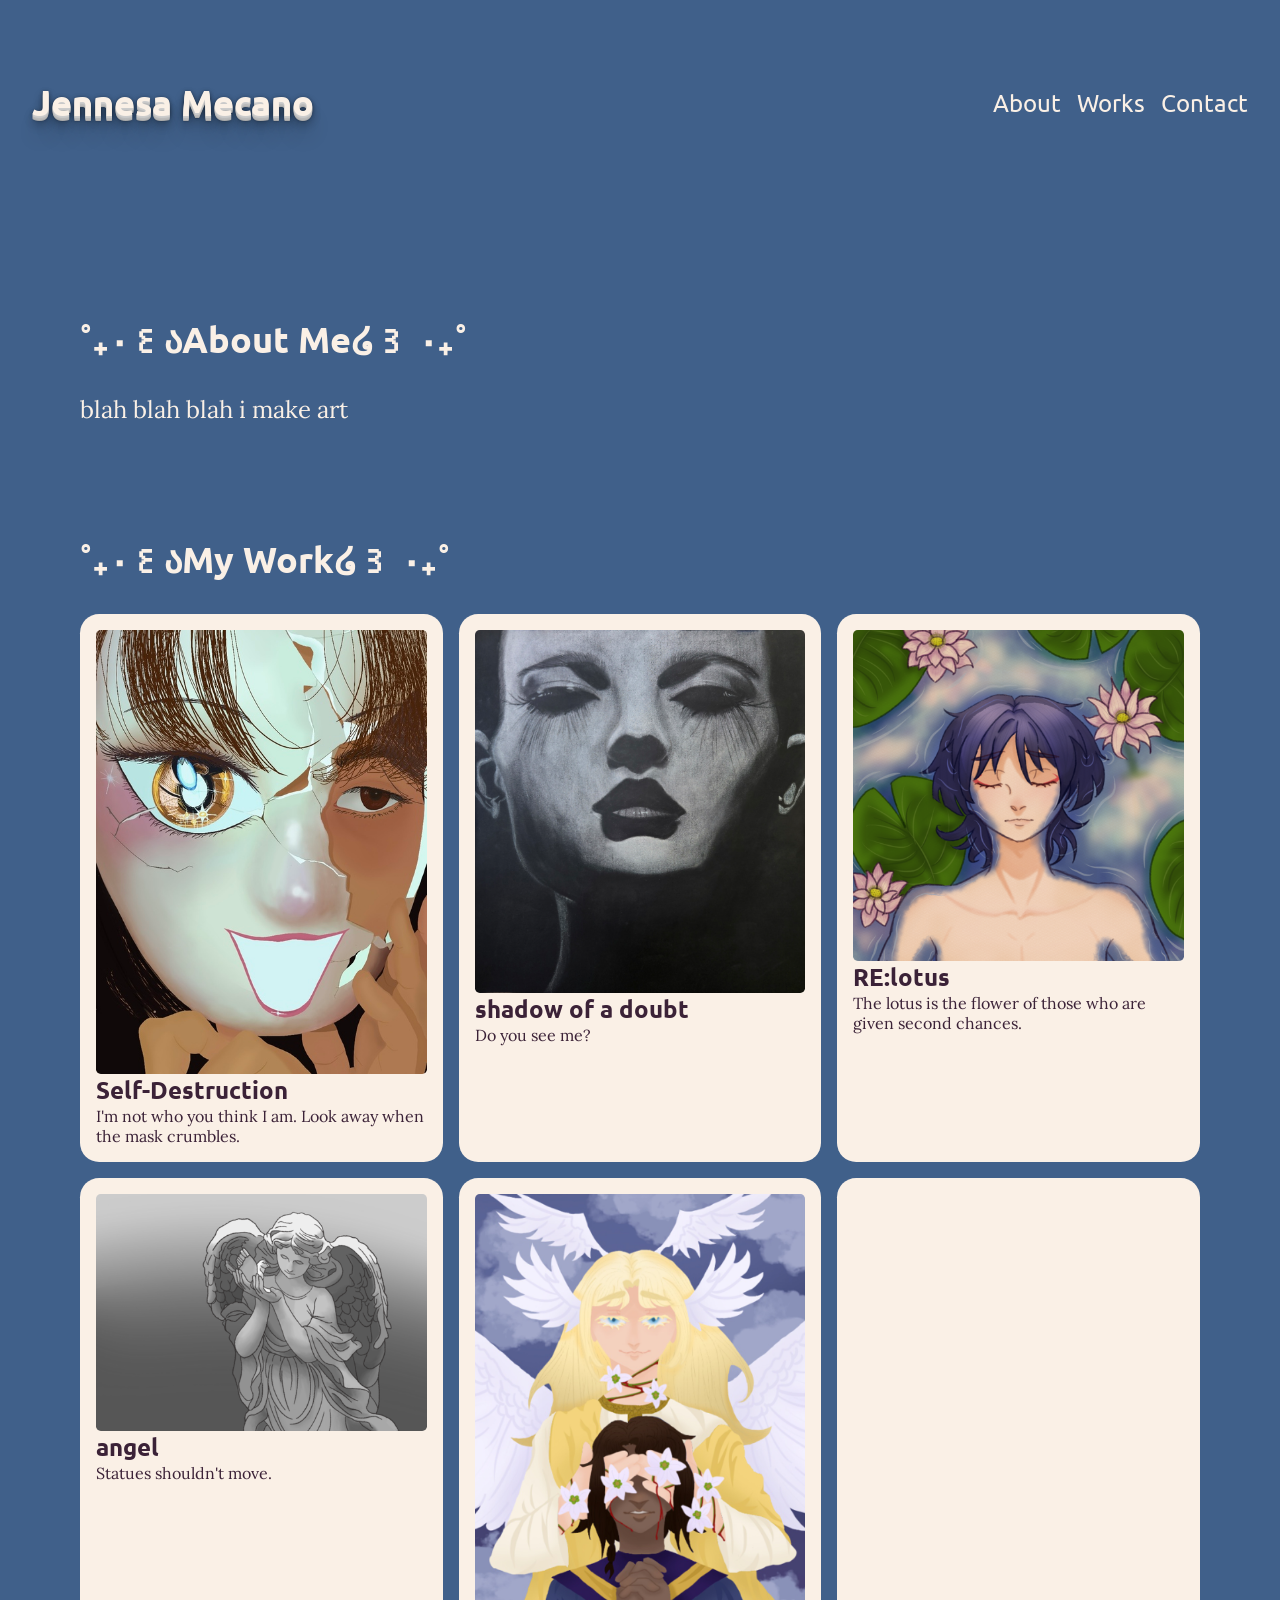
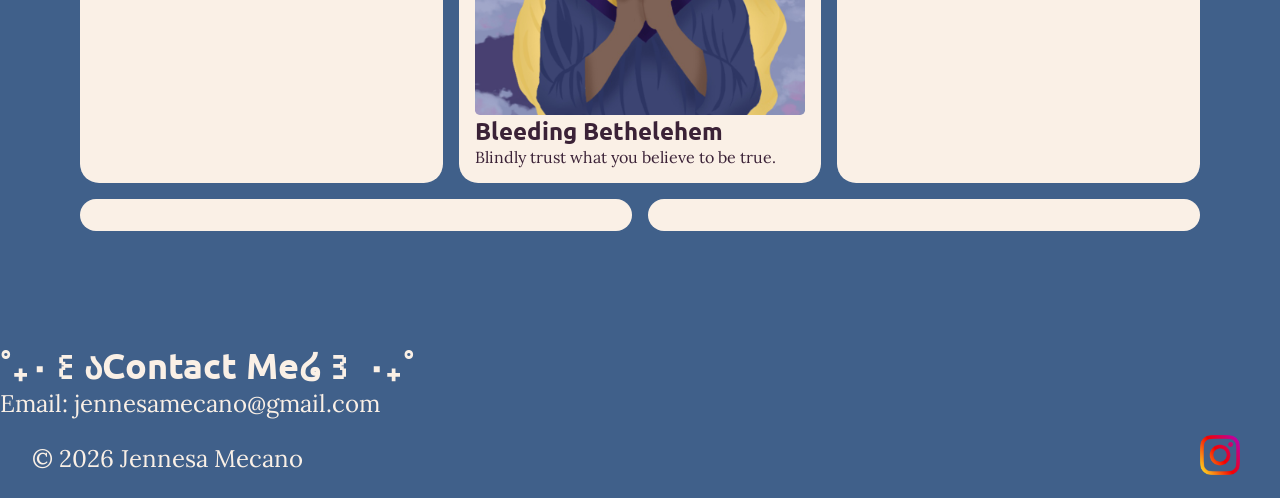
==== index.html @ 8b092ec4 "Initial commit" ====
<!DOCTYPE html>
<html lang="en">

<head>
    <meta charset="UTF-8">
    <meta name="viewport" content="width=device-width, initial-scale=1.0">
    <title>Jennesa Mecano's Portfolio</title>
    <link rel="preconnect" href="https://fonts.googleapis.com">
    <link rel="preconnect" href="https://fonts.gstatic.com" crossorigin>
    <link
        href="https://fonts.googleapis.com/css2?family=Lora:ital,wght@0,400..700;1,400..700&family=Ubuntu:ital,wght@0,300;0,400;0,500;0,700;1,300;1,400;1,500;1,700&display=swap"
        rel="stylesheet">
    <link rel="stylesheet" href="css/style.css">
</head>

<body>
    <header>
        <nav class="navbar">
            <div class="nav-brand">
                <a href="#">
                    <h1>Jennesa Mecano</h1>
                </a>
            </div>
            <div class="nav">
                <button class="hamburger">☰</button>
                <ul class="nav-menu">
                    <li><a href="#about-section">About</a></li>
                    <li><a href="#portfolio-section">Works</a></li>
                    <li><a href="#contact-section">Contact</a></li>
                </ul>
        </nav>
        </div>

    </header>
    <main>
        <section class="about-section" id="about-section">
            <div class="about-content">
                <h2><span class="accent-1">˚₊‧꒰ა</span>About Me<span class="accent-1">໒꒱ ‧₊˚</span></h2>
                <p>blah blah blah i make art</p>
            </div>
        </section>
        <section class="portfolio-section" id="portfolio-section">
            <div class="portfolio-content">
                <h2><span class="accent-1">˚₊‧꒰ა</span>My Work<span class="accent-1">໒꒱ ‧₊˚</span></h2>
                <div class="flex-container-grid">

                    <div class="portfolio-item flex-item-grid">
                        <a href="projects/project-template"><img src="images/self500.jpg"
                                alt="art of broken mask showing real me">
                            <h3>Self-Destruction</h3>
                            <p>I'm not who you think I am. Look away when the mask crumbles.</p>
                        </a>
                    </div>
                    <div class="portfolio-item flex-item-grid">
                        <a href="projects/project-template"><img src="images/shadowlady.png" alt="">
                            <h3>shadow of a doubt</h3>
                            <p>Do you see me?</p>
                        </a>
                    </div>
                    <div class="portfolio-item flex-item-grid">
                        <a href="projects/project-template"><img src="images/lotus500.png" alt="">
                            <h3>RE:lotus</h3>
                            <p>The lotus is the flower of those who are given second chances.</p>
                        </a>
                    </div>
                    <div class="portfolio-item flex-item-grid">
                        <a href="projects/project-template"><img src="images/angel500.png" alt="">
                            <h3>angel</h3>
                            <p>Statues shouldn't move.</p>
                        </a>
                    </div>
                    <div class="portfolio-item flex-item-grid">
                        <a href="projects/project-template"><img src="images/bethelehemss.png" alt="">
                            <h3>Bleeding Bethelehem</h3>
                            <p>Blindly trust what you believe to be true.</p>
                        </a>
                    </div>
                    <div class="portfolio-item flex-item-grid">
                        <a href="projects/project-template"><img src="" alt="">
                            <h3></h3>
                            <p></p>
                        </a>
                    </div>
                    <div class="portfolio-item flex-item-grid">
                        <a href="projects/project-template"><img src="" alt="">
                            <h3></h3>
                            <p></p>
                        </a>
                    </div>
                    <div class="portfolio-item flex-item-grid">
                        <a href="projects/project-template"><img src="" alt="">
                            <h3></h3>
                            <p></p>
                        </a>
                    </div>
                </div>
            </div>
        </section>
        <section class="contact-section" id="contact-section">
            <div class="contact-content"></div>
            <h2><span class="accent-1">˚₊‧꒰ა</span>Contact Me<span class="accent-1">໒꒱ ‧₊˚</span></h2>
            <p>Email: jennesamecano@gmail.com</p>
        </section>
    </main>
    <footer class="flex-container">
        <p>&copy 2026 Jennesa Mecano</p>
        <div class="social-links">
            <a href="https://www.instagram.com/nessabun.mp3?stkn=MTZwdjF6b2lza2pnYw=="><img
                    src="images/icon-logo-instagram.png" alt="instagram link"></a>
        </div>
    </footer>
    <script src="js/hamburger.js"></script>
</body>

</html>
---- css/style.css ----
/* color palette */

:root {
    --bg-color-1: rgb(64, 96, 138);
    --bg-color-2: linear-gradient(90deg, rgba(173, 211, 240, 1) 0%, rgba(206, 162, 235, 1) 50%, rgba(237, 190, 232, 1) 100%);
    --font: linen;
    --accent-1: rgb(234, 214, 240);
    --accent-2: aliceblue;
    --dark: rgb(59, 34, 55);
}

/*
font: #000, #ffffff, linen
accent 1:
accent 2:
dark:
*/

/* CSS resets */

/* Change box-sizing default to border-box */
*,
*::before,
*::after {
    box-sizing: border-box;
}

* {
    margin: 0;
    padding: 0;
}

/* respect user size preferences */
html {
    font-size: 100%;
}

/* make images responsive */
img {
    display: block;
    max-width: 100%;
}

/* General CSS */

html {
    scroll-behavior: smooth;
}

body {
    background-color: var(--bg-color-1);
    color: var(--font);
    font-size: 1.5rem;
    font-family: "Lora", serif;
}

header {
    padding: 5rem 2rem;
    font-family: "Ubuntu", sans-serif;
    margin-bottom: 7rem;
}

header h1 {
    color: var(--font);
    text-shadow: 0 1px 0 #CCCCCC, 0 2px 0 #c9c9c9, 0 3px 0 #bbb, 0 4px 0 #b9b9b9, 0 5px 0 #aaa, 0 6px 1px rgba(0, 0, 0, .1), 0 0 5px rgba(0, 0, 0, .1), 0 1px 3px rgba(0, 0, 0, .3), 0 3px 5px rgba(0, 0, 0, .2), 0 5px 10px rgba(0, 0, 0, .25), 0 10px 10px rgba(0, 0, 0, .2), 0 20px 20px rgba(0, 0, 0, .15);
}

h2 {
    color: var(--font);
    font-family: "Ubuntu", sans-serif;
}

h3 {
    color: var(--dark);
    font-family: "Ubuntu", sans-serif;
    font-size: 1.5rem;
}

nav a {
    text-decoration: none;
    color: var(--font);
    /* margin: 0 1rem; */
    transition: all 0.5s ease;
}

nav a:hover {
    color: var(--accent-1);
}

.navbar {
    display: flex;
    justify-content: space-between;
    align-items: center;
}

.hamburger {
    display: none;
    background: none;
    border: none;
    color: var(--font);
    font-size: 4rem;
}

.nav-menu {
    list-style: none;
    display: flex;
    gap: 1rem;
}

@media (max-width: 750px) {
    .navbar {
        align-items: flex-start;
    }

    .nav {
        display: flex;
        flex-direction: column;
    }

    .hamburger {
        display: block;
        align-self: flex-end;
    }
}

main {
    margin: 0;
}

@media (max-width: 1030px) {
    main {
        margin: 2rem;
    }
}

@media (max-width: 750px) {
    main {
        margin: 1rem;
    }

    .nav-menu {
        display: none;
    }

    .nav-menu.active {
        display: flex;
        flex-direction: column;
        background-color: var(--font);
        color: var(--bg-color-1);
        padding: 0.75rem;
    }

    .nav-menu a {
        color: var(--bg-color-1);
    }

    header {
        padding: 2rem 2rem;
    }
}

.about-content,
.portfolio-content,
.contact-content,
.project-content {
    max-width: 70rem;
    margin: 0 auto 7rem auto;
}

/* project content is for project pages */
.project-content {
    text-align: justify;
}

.project-content img {
    margin: 0 auto;
    border-radius: 0.3rem;
    padding: 2rem;
}

.project-content p {
    padding: 1rem;
}

.about-content h2,
.portfolio-content h2,
.contact-content h2,
.project-content h2 {
    margin: 2rem 0;
}

.portfolio-item {
    padding: 1rem;
    background-color: var(--font);
    color: var(--dark);
    border-radius: 1.2rem;
}

.portfolio-item a {
    text-decoration: none;
    color: var(--dark);
}

.portfolio-item p {
    font-size: 1rem;
}

.portfolio-item img {
    border-radius: 0.3rem;
}

footer {
    padding: 1rem 2rem;
}

footer img {
    display: inline;
    max-width: 2.5rem;
    margin: 0 0.5rem;
}

@media (max-width: 750px) {
    footer p {
        font-size: 1.2rem;
    }

    footer img {
        max-width: 2rem;
        margin: 0 0.2rem;
    }
}

@media (max-width: 450px) {
    footer p {
        font-size: 1rem;
    }

    footer img {
        max-width: 1.5rem;
        margin: 0 0.1rem;
    }
}

/* flex styling */

.flex-container {
    display: flex;
    justify-content: space-between;
    align-items: center;
}

.flex-container-grid {
    display: flex;
    flex-wrap: wrap;
    gap: 1rem;
    justify-content: center;
    align-items: stretch;
}

.flex-item-grid {
    flex: 1 0 18rem;
    /* padding: 1rem; */
    /* box-sizing: border-box; */
}
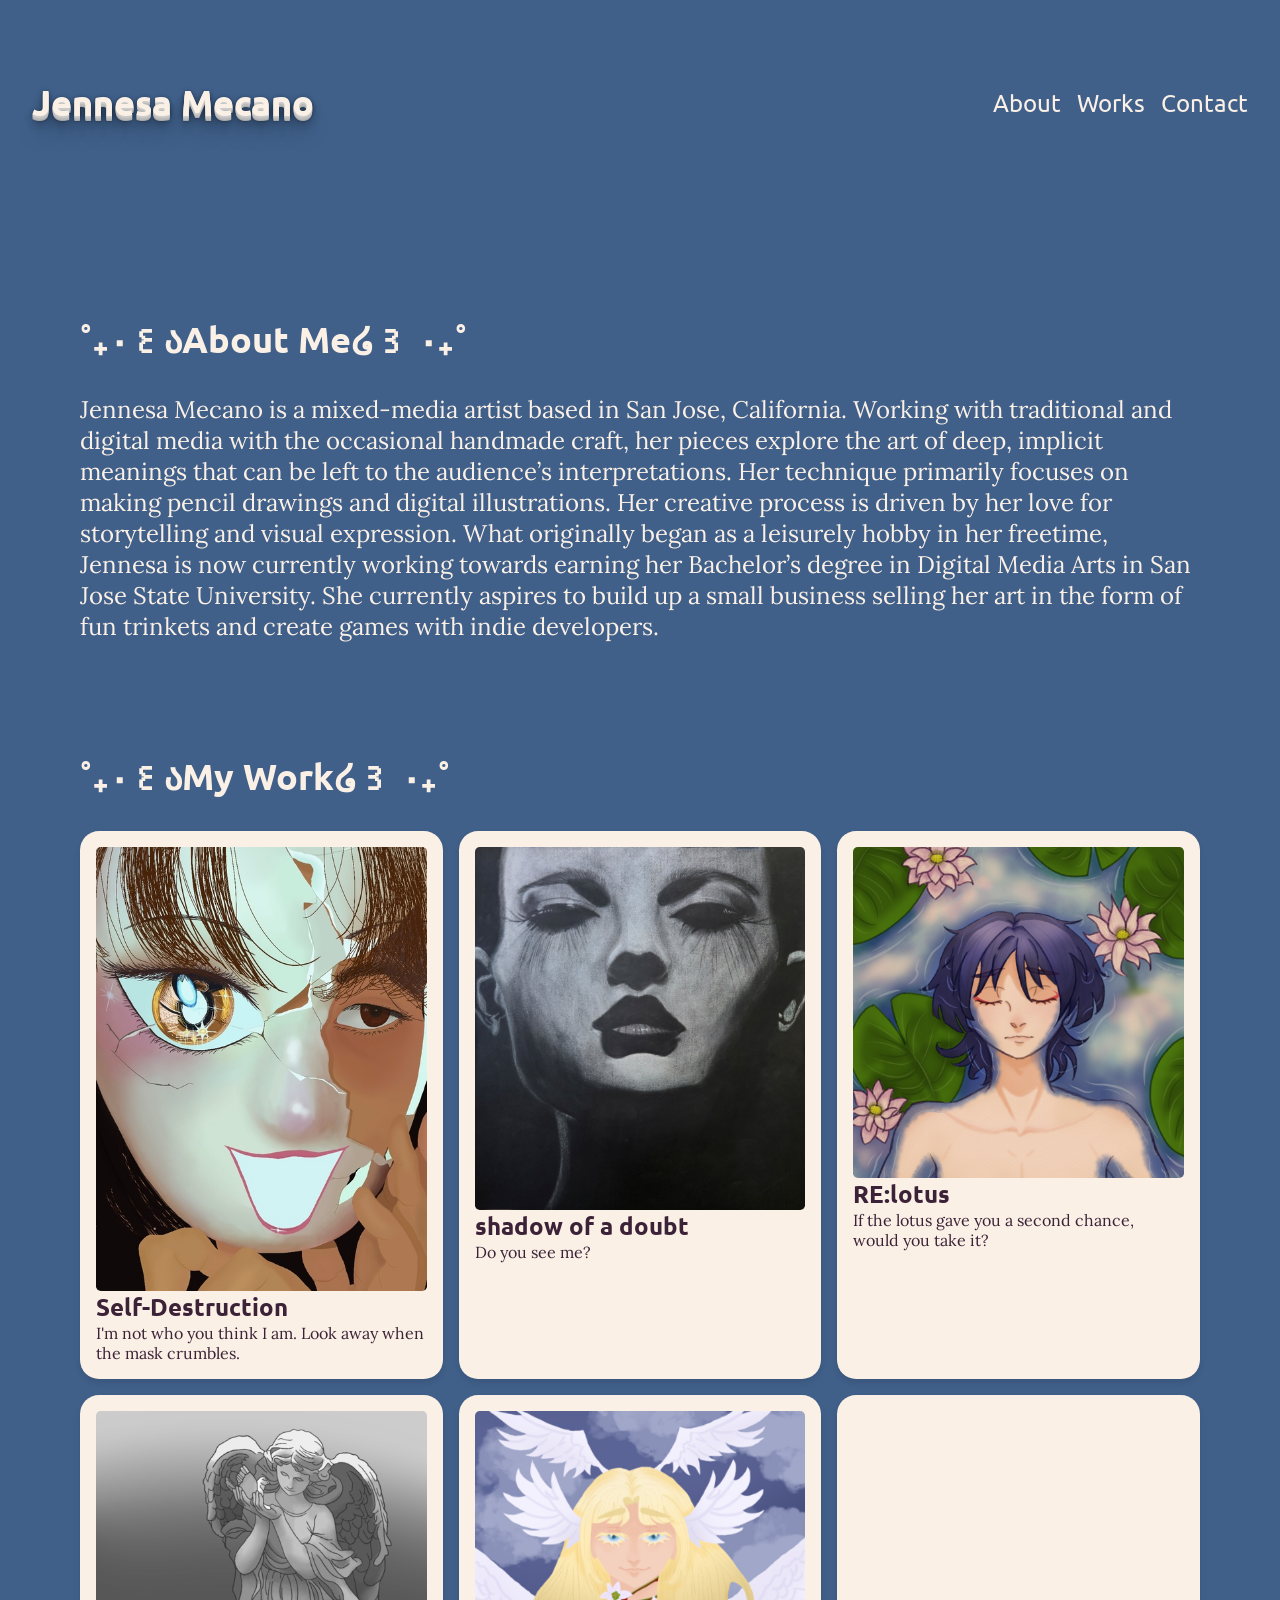
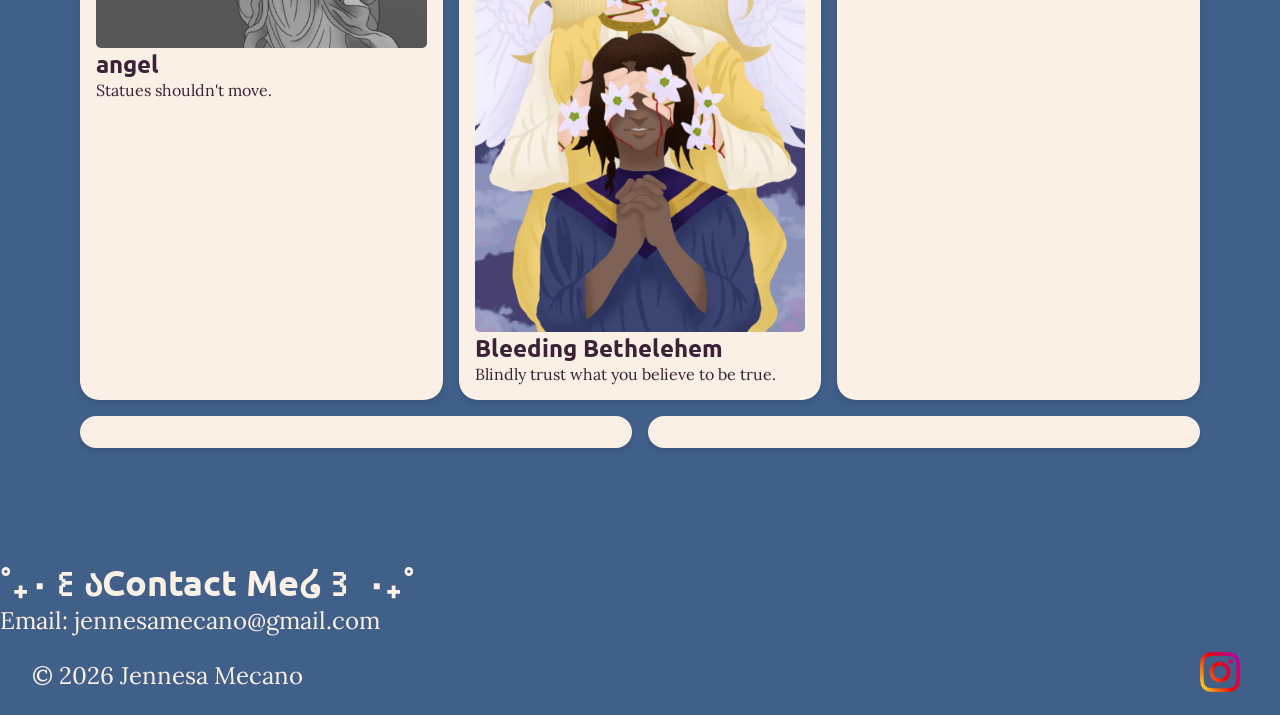
==== commit cfa207da: "4 projects" ====
--- a/index.html
+++ b/index.html
@@ -36,7 +36,15 @@
         <section class="about-section" id="about-section">
             <div class="about-content">
                 <h2><span class="accent-1">˚₊‧꒰ა</span>About Me<span class="accent-1">໒꒱ ‧₊˚</span></h2>
-                <p>blah blah blah i make art</p>
+                <p>Jennesa Mecano is a mixed-media artist based in San Jose, California. Working with traditional and
+                    digital media with the occasional handmade craft, her pieces explore the art of deep, implicit
+                    meanings that can be left to the audience’s interpretations. Her technique primarily focuses on
+                    making pencil drawings and digital illustrations. Her creative process is driven by her love for
+                    storytelling and visual expression. What originally began as a leisurely hobby in her freetime,
+                    Jennesa is now currently working towards earning her Bachelor’s degree in Digital Media Arts in San
+                    Jose State University. She currently aspires to build up a small business selling her art in the
+                    form of fun trinkets and create games with indie developers.
+                </p>
             </div>
         </section>
         <section class="portfolio-section" id="portfolio-section">
@@ -44,50 +52,50 @@
                 <h2><span class="accent-1">˚₊‧꒰ა</span>My Work<span class="accent-1">໒꒱ ‧₊˚</span></h2>
                 <div class="flex-container-grid">
 
-                    <div class="portfolio-item flex-item-grid">
-                        <a href="projects/project-template"><img src="images/self500.jpg"
+                    <div class="portfolio-item flex-item-grid float">
+                        <a href="projects/self/index.html"><img src="images/self500.jpg"
                                 alt="art of broken mask showing real me">
                             <h3>Self-Destruction</h3>
                             <p>I'm not who you think I am. Look away when the mask crumbles.</p>
                         </a>
                     </div>
-                    <div class="portfolio-item flex-item-grid">
-                        <a href="projects/project-template"><img src="images/shadowlady.png" alt="">
+                    <div class="portfolio-item flex-item-grid float">
+                        <a href="projects/shadow/index.html"><img src="images/shadowlady.png" alt="">
                             <h3>shadow of a doubt</h3>
                             <p>Do you see me?</p>
                         </a>
                     </div>
-                    <div class="portfolio-item flex-item-grid">
-                        <a href="projects/project-template"><img src="images/lotus500.png" alt="">
+                    <div class="portfolio-item flex-item-grid float">
+                        <a href="projects/lotus/index.html"><img src="images/lotus500.png" alt="">
                             <h3>RE:lotus</h3>
-                            <p>The lotus is the flower of those who are given second chances.</p>
+                            <p>If the lotus gave you a second chance, would you take it?</p>
                         </a>
                     </div>
-                    <div class="portfolio-item flex-item-grid">
-                        <a href="projects/project-template"><img src="images/angel500.png" alt="">
+                    <div class="portfolio-item flex-item-grid float">
+                        <a href="projects/angel/index.html"><img src="images/angel500.png" alt="">
                             <h3>angel</h3>
                             <p>Statues shouldn't move.</p>
                         </a>
                     </div>
-                    <div class="portfolio-item flex-item-grid">
+                    <div class="portfolio-item flex-item-grid float">
                         <a href="projects/project-template"><img src="images/bethelehemss.png" alt="">
                             <h3>Bleeding Bethelehem</h3>
                             <p>Blindly trust what you believe to be true.</p>
                         </a>
                     </div>
-                    <div class="portfolio-item flex-item-grid">
+                    <div class="portfolio-item flex-item-grid float">
                         <a href="projects/project-template"><img src="" alt="">
                             <h3></h3>
                             <p></p>
                         </a>
                     </div>
-                    <div class="portfolio-item flex-item-grid">
+                    <div class="portfolio-item flex-item-grid float">
                         <a href="projects/project-template"><img src="" alt="">
                             <h3></h3>
                             <p></p>
                         </a>
                     </div>
-                    <div class="portfolio-item flex-item-grid">
+                    <div class="portfolio-item flex-item-grid float">
                         <a href="projects/project-template"><img src="" alt="">
                             <h3></h3>
                             <p></p>
--- a/css/style.css
+++ b/css/style.css
@@ -172,6 +172,19 @@
     text-align: justify;
 }
 
+.float {
+    box-shadow: 0 4px 6px rgba(0, 0, 0, 0.1);
+    transition: transform 0.3s ease, box-shadow 0.3s ease;
+}
+
+.float:hover {
+  /* Moves the element up by 8 pixels */
+  transform: translateY(-8px); 
+  
+  /* Makes the shadow softer and wider to simulate height */
+  box-shadow: 0 12px 20px rgba(0, 0, 0, 0.15); 
+}
+
 .project-content img {
     margin: 0 auto;
     border-radius: 0.3rem;
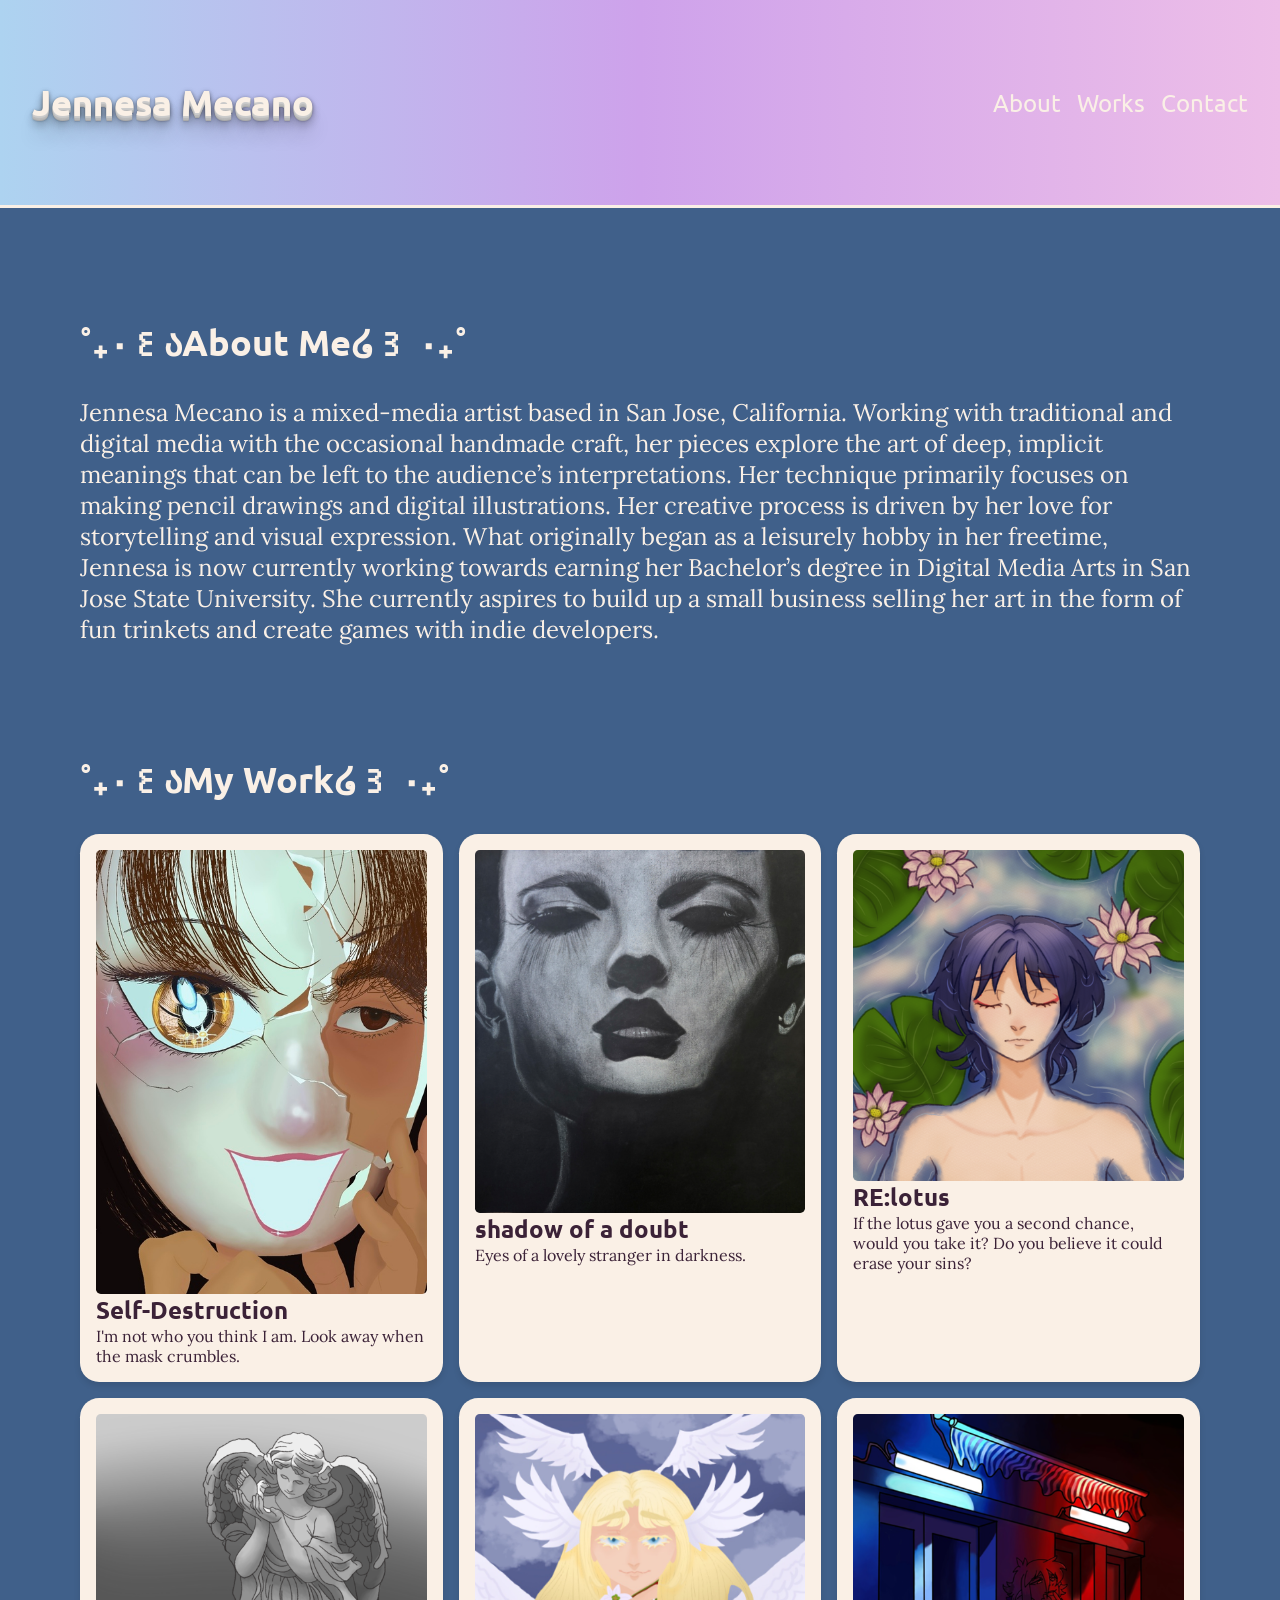
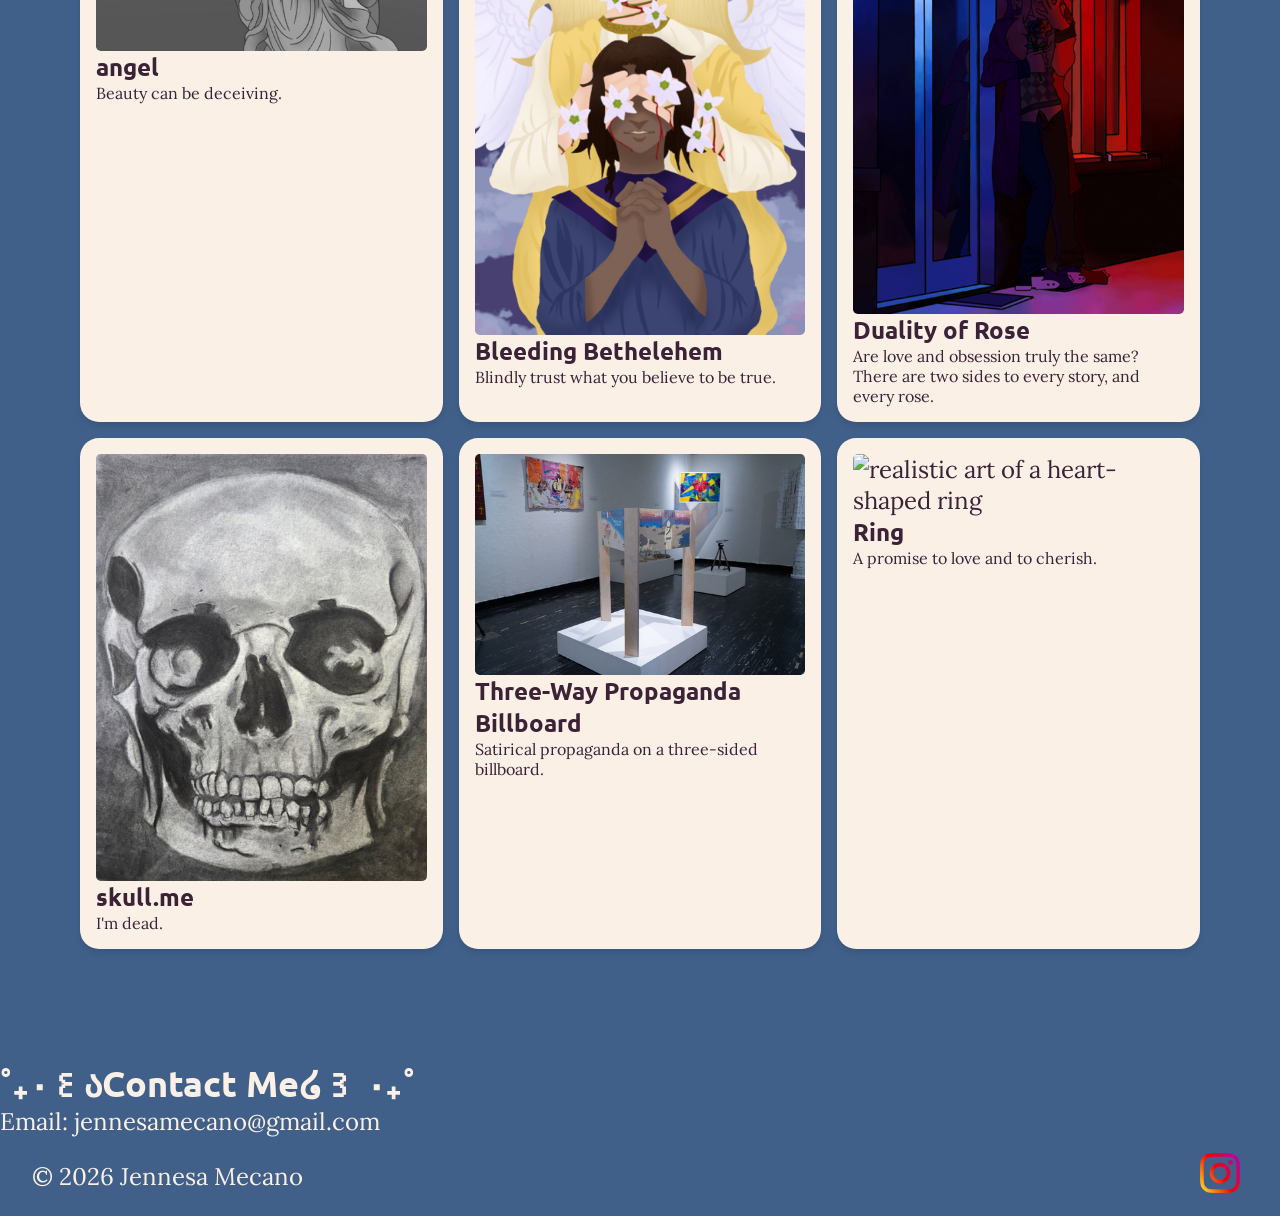
==== commit 7cd13e84: "added images" ====
--- a/index.html
+++ b/index.html
@@ -62,43 +62,49 @@
                     <div class="portfolio-item flex-item-grid float">
                         <a href="projects/shadow/index.html"><img src="images/shadowlady.png" alt="">
                             <h3>shadow of a doubt</h3>
-                            <p>Do you see me?</p>
+                            <p>Eyes of a lovely stranger in darkness.</p>
                         </a>
                     </div>
                     <div class="portfolio-item flex-item-grid float">
                         <a href="projects/lotus/index.html"><img src="images/lotus500.png" alt="">
                             <h3>RE:lotus</h3>
-                            <p>If the lotus gave you a second chance, would you take it?</p>
+                            <p>If the lotus gave you a second chance, would you take it? Do you believe it could erase your sins?</p>
                         </a>
                     </div>
                     <div class="portfolio-item flex-item-grid float">
                         <a href="projects/angel/index.html"><img src="images/angel500.png" alt="">
                             <h3>angel</h3>
-                            <p>Statues shouldn't move.</p>
+                            <p>Beauty can be deceiving.</p>
                         </a>
                     </div>
                     <div class="portfolio-item flex-item-grid float">
-                        <a href="projects/project-template"><img src="images/bethelehemss.png" alt="">
+                        <a href="projects/bethelehem/index.html"><img src="images/bethelehemss.png" alt="">
                             <h3>Bleeding Bethelehem</h3>
                             <p>Blindly trust what you believe to be true.</p>
                         </a>
                     </div>
                     <div class="portfolio-item flex-item-grid float">
-                        <a href="projects/project-template"><img src="" alt="">
-                            <h3></h3>
-                            <p></p>
+                        <a href="projects/rose/index.html"><img src="images/damienrose.png" alt="">
+                            <h3>Duality of Rose</h3>
+                            <p>Are love and obsession truly the same? There are two sides to every story, and every rose.</p>
                         </a>
                     </div>
                     <div class="portfolio-item flex-item-grid float">
-                        <a href="projects/project-template"><img src="" alt="">
-                            <h3></h3>
-                            <p></p>
+                        <a href="projects/skull/index.html"><img src="images/skull.jpg" alt="monochrome art of a skull">
+                            <h3>skull.me</h3>
+                            <p>I'm dead.</p>
                         </a>
                     </div>
                     <div class="portfolio-item flex-item-grid float">
-                        <a href="projects/project-template"><img src="" alt="">
-                            <h3></h3>
-                            <p></p>
+                        <a href="projects/billboard/index.html"><img src="images/Billboard-Installation_Documentation-10.jpg" alt="Three-sided billboard with satiriical propaganda">
+                            <h3>Three-Way Propaganda Billboard</h3>
+                            <p>Satirical propaganda on a three-sided billboard.</p>
+                        </a>
+                    </div>
+                    <div class="portfolio-item flex-item-grid float">
+                        <a href="projects/ring/index.html"><img src="images/ring500.png" alt="realistic art of a heart-shaped ring">
+                            <h3>Ring</h3>
+                            <p>A promise to love and to cherish.</p>
                         </a>
                     </div>
                 </div>
--- a/css/style.css
+++ b/css/style.css
@@ -58,6 +58,8 @@
     padding: 5rem 2rem;
     font-family: "Ubuntu", sans-serif;
     margin-bottom: 7rem;
+    background: linear-gradient(90deg, rgba(173, 211, 240, 1) 0%, rgba(206, 162, 235, 1) 50%, rgba(237, 190, 232, 1) 100%);
+    border-bottom: var(--font) 3px solid;
 }
 
 header h1 {
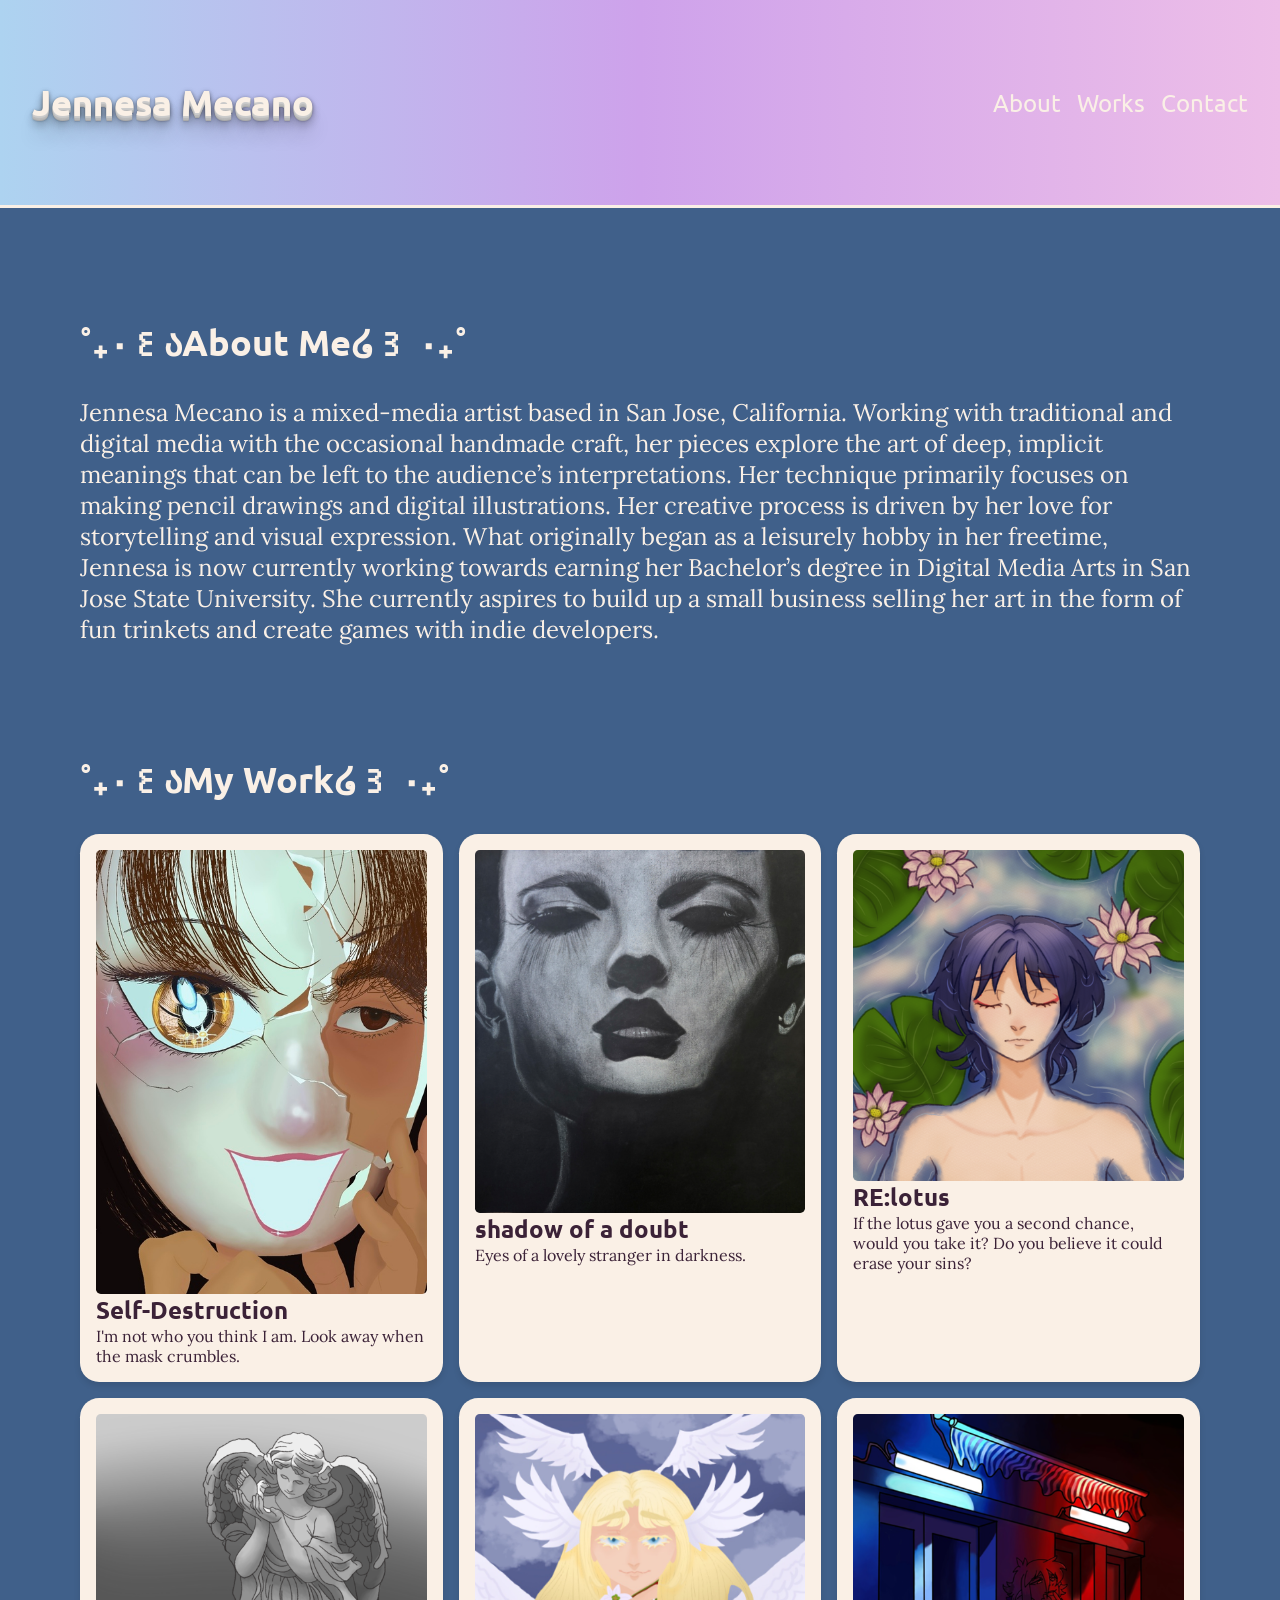
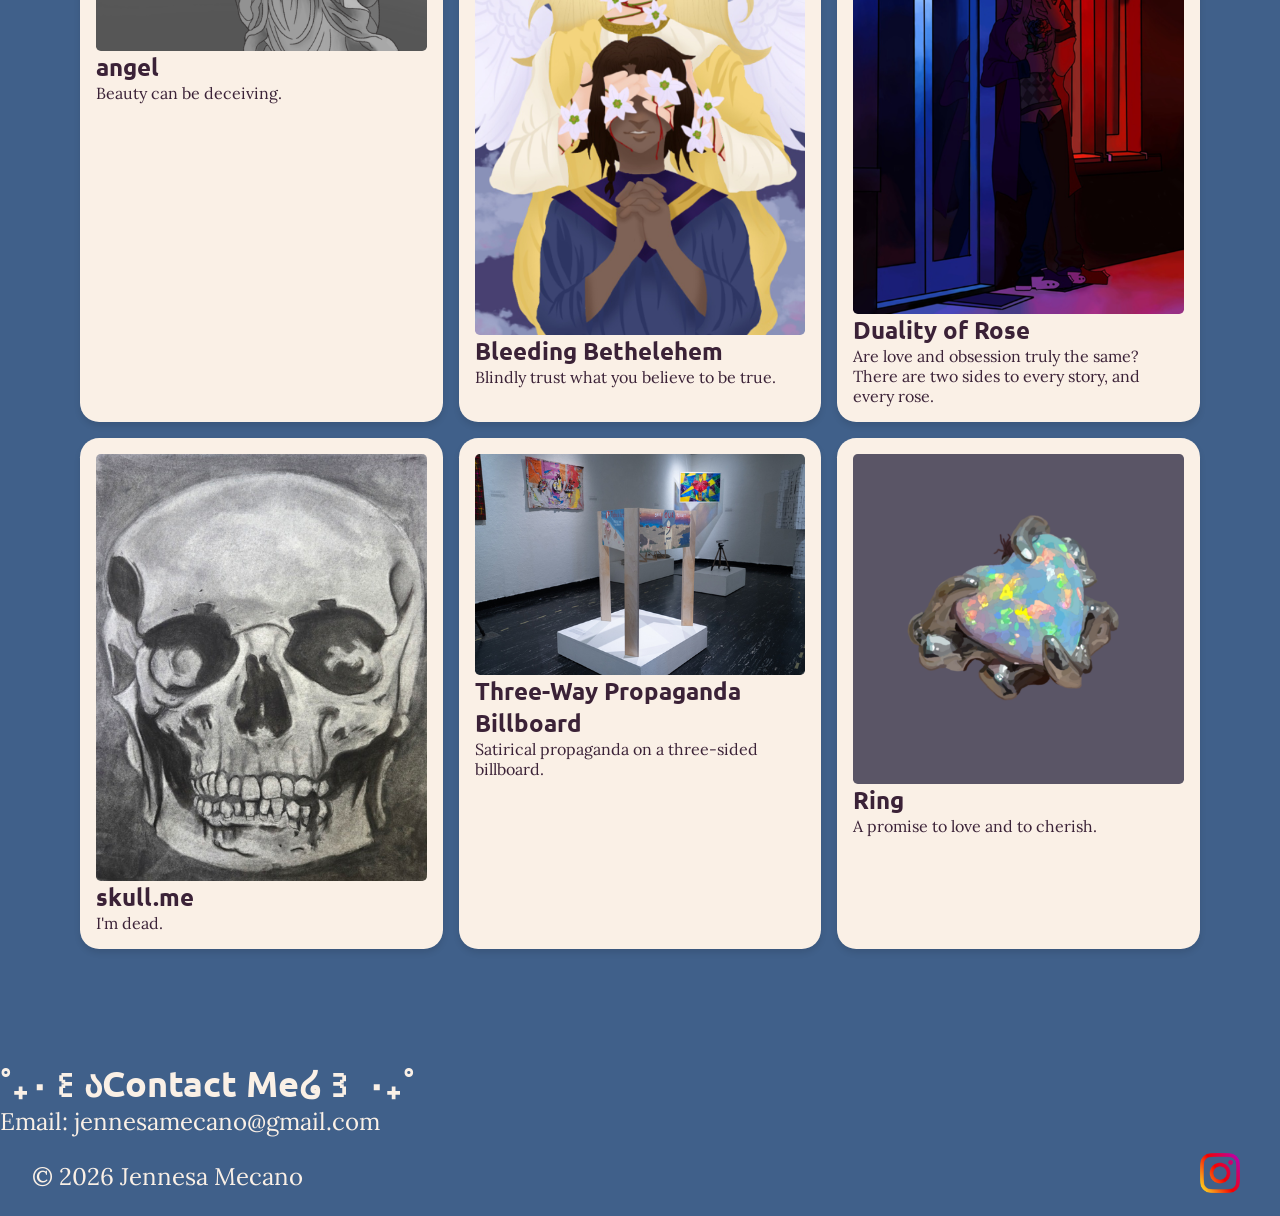
==== commit 395fe01a: "fix ring" ====
--- a/index.html
+++ b/index.html
@@ -102,7 +102,7 @@
                         </a>
                     </div>
                     <div class="portfolio-item flex-item-grid float">
-                        <a href="projects/ring/index.html"><img src="images/ring500.png" alt="realistic art of a heart-shaped ring">
+                        <a href="projects/ring/index.html"><img src="images/Ring500.png" alt="realistic art of a heart-shaped ring">
                             <h3>Ring</h3>
                             <p>A promise to love and to cherish.</p>
                         </a>
